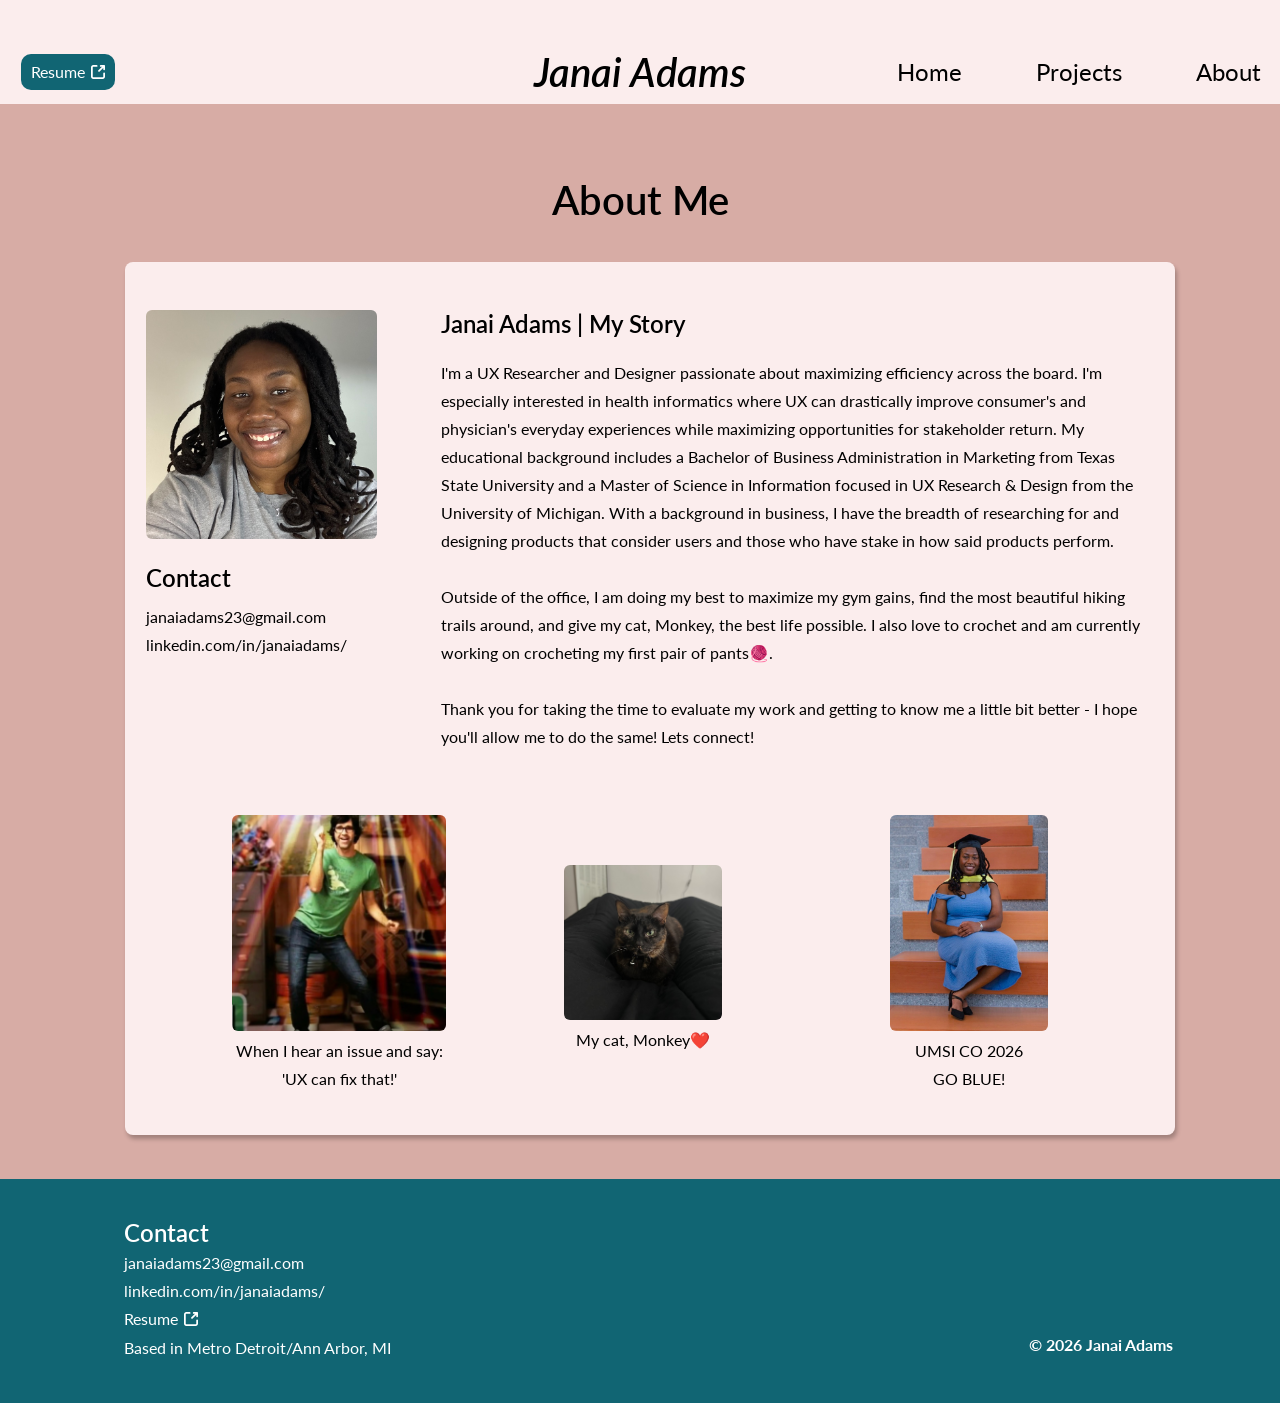
==== about.html @ 0285882c "Initial portfolio site" ====
<!DOCTYPE html>
<html lang="en">
<head>
<meta charset="UTF-8">
<meta name="viewport" content="width=device-width, initial-scale=1.0">
<title>About Me | Janai Adams</title>
<link rel="stylesheet" href="css/style.css">
</head>
<body>
<div class="figma-frame page-about">

  <header class="header">
    <p class="site-title">Janai Adams</p>
    <a class="resume-btn" href="assets/Overall%20Resume%20copy.pdf" target="_blank" rel="noopener">
      Resume
      <img src="assets/resume-icon.svg" alt="">
    </a>
    <nav class="nav">
      <a href="index.html">Home</a>
      <a href="projects.html">Projects</a>
      <a href="about.html">About</a>
    </nav>
  </header>

  <p class="page-heading">About Me</p>

  <section class="about-block">
    <img class="me-photo" src="assets/about-me-photo.jpg" alt="Janai Adams">
    <p class="about-heading">Janai Adams | My Story</p>
    <div class="about-bio">
      <p>I'm a UX Researcher and Designer passionate about maximizing efficiency across the board. I'm especially interested in health informatics where UX can drastically improve consumer's and physician's everyday experiences while maximizing opportunities for stakeholder return. My educational background includes a Bachelor of Business Administration in Marketing from Texas State University and a Master of Science in Information focused in UX Research &amp; Design from the University of Michigan. With a background in business, I have the breadth of researching for and designing products that consider users and those who have stake in how said products perform.</p>
      <p>Outside of the office, I am doing my best to maximize my gym gains, find the most beautiful hiking trails around, and give my cat, Monkey, the best life possible. I also love to crochet and am currently working on crocheting my first pair of pants🧶.</p>
      <p>Thank you for taking the time to evaluate my work and getting to know me a little bit better - I hope you'll allow me to do the same! Lets connect!</p>
    </div>

    <p class="contact-heading">Contact</p>
    <div class="contact-lines">
      <p><a class="email-link" href="mailto:janaiadams23@gmail.com">janaiadams23@gmail.com</a></p>
      <p><a class="linkedin-link" href="https://www.linkedin.com/in/janaiadams/" target="_blank" rel="noopener">linkedin.com/in/janaiadams/</a></p>
    </div>

    <figure class="figure meme">
      <img src="assets/meme.jpg" alt="Janai reacting energetically">
      <figcaption>When I hear an issue and say:<br>'UX can fix that!'</figcaption>
    </figure>

    <figure class="figure monkey">
      <img src="assets/monkey-cat.jpg" alt="Monkey the cat">
      <figcaption>My cat, Monkey❤️</figcaption>
    </figure>

    <figure class="figure grad">
      <img src="assets/grad-photo.jpg" alt="Janai at graduation">
      <figcaption>UMSI CO 2026<br>GO BLUE!</figcaption>
    </figure>
  </section>

  <footer class="footer">
    <p class="contact-heading">Contact</p>
    <div class="contact-lines">
      <p><a class="email-link" href="mailto:janaiadams23@gmail.com">janaiadams23@gmail.com</a></p>
      <p><a class="linkedin-link" href="https://www.linkedin.com/in/janaiadams/" target="_blank" rel="noopener">linkedin.com/in/janaiadams/</a></p>
      <p><a class="resume-line" href="assets/Overall%20Resume%20copy.pdf" target="_blank" rel="noopener">Resume <img src="assets/external-link-icon.svg" alt=""></a></p>
    </div>
    <p class="location">Based in Metro Detroit/Ann Arbor, MI</p>
    <p class="copyright">© 2026 Janai Adams</p>
  </footer>

</div>
</body>
</html>
---- css/style.css ----
@import url('https://fonts.googleapis.com/css2?family=Lato:ital,wght@0,400;0,600;0,700;1,300;1,600&display=swap');

* {
  box-sizing: border-box;
  margin: 0;
  padding: 0;
}

html, body {
  margin: 0;
  padding: 0;
}

body {
  font-family: 'Lato', sans-serif;
  background: #b98d86;
  color: #000;
}

a {
  color: inherit;
  text-decoration: none;
}

/* Fixed-width frame that mirrors the Figma canvas (1280px) exactly */
.figma-frame {
  position: relative;
  width: 1280px;
  margin: 0 auto;
  background: #d7aca5;
  overflow: hidden;
}

/* ---------- Header ---------- */
.header {
  position: absolute;
  top: 0;
  left: 0;
  width: 1280px;
  height: 104px;
  background: #fbeded;
  z-index: 10;
}

.header .site-title {
  position: absolute;
  left: 640px;
  top: 58px;
  transform: translateX(-50%);
  font-weight: 600;
  font-style: italic;
  font-size: 40px;
  line-height: 28px;
  white-space: nowrap;
  color: #000;
}

.header .nav {
  position: absolute;
  left: 897px;
  top: 58px;
  display: flex;
  gap: 74px;
  font-size: 24px;
  line-height: 28px;
  color: #000;
  white-space: nowrap;
}

.header .nav a:hover {
  text-decoration: underline;
}

.resume-btn {
  position: absolute;
  left: 21px;
  top: 54px;
  display: inline-flex;
  align-items: center;
  justify-content: center;
  gap: 6px;
  padding: 4px 10px;
  background: #116573;
  border-radius: 10px;
  color: #fff;
  font-size: 16px;
  line-height: 28px;
  white-space: nowrap;
  border: none;
  text-decoration: none;
  cursor: pointer;
}

.resume-btn img {
  width: 14px;
  height: 14px;
}

/* ---------- Footer ---------- */
.footer {
  position: absolute;
  left: 0;
  width: 1280px;
  height: 224px;
  background: #116573;
  color: #fff;
}

.footer .contact-heading {
  position: absolute;
  left: 124px;
  top: 40px;
  font-size: 24px;
  font-weight: 600;
  line-height: 28px;
  white-space: nowrap;
}

.footer .contact-lines {
  position: absolute;
  left: 124px;
  top: 70px;
  width: 322px;
  font-size: 16px;
  line-height: 28px;
}

.footer .contact-lines p {
  margin: 0;
}

.footer .contact-lines .resume-line {
  display: inline-flex;
  align-items: center;
  gap: 6px;
  color: inherit;
  text-decoration: none;
}

.footer .contact-lines .resume-line:hover {
  text-decoration: underline;
}

.linkedin-link,
.email-link {
  color: inherit;
  text-decoration: none;
}

.linkedin-link:hover,
.email-link:hover {
  text-decoration: underline;
}

.footer .contact-lines .resume-line img {
  width: 14px;
  height: 14px;
}

.footer .location {
  position: absolute;
  left: 124px;
  top: 155px;
  width: 273px;
  font-size: 16px;
  line-height: 28px;
}

.footer .copyright {
  position: absolute;
  left: 1029px;
  top: 156px;
  font-size: 16px;
  font-weight: 700;
  line-height: normal;
  white-space: nowrap;
}

/* ---------- Homepage ---------- */
.page-home {
  height: 1548px;
}

.page-home .footer {
  top: 1324px;
}

.intro-block {
  position: absolute;
  left: 210px;
  top: 184px;
  width: 860px;
  height: 325px;
  background: #fbeded;
  border-radius: 8px;
  box-shadow: 2px 4px 4px 0px rgba(0, 0, 0, 0.25);
}

.intro-block .photo {
  position: absolute;
  left: 21px;
  top: 48px;
  width: 231px;
  height: 229px;
  object-fit: cover;
  border-radius: 6px;
}

.intro-block .intro-heading {
  position: absolute;
  left: 292px;
  top: 59px;
  width: 547px;
  font-size: 24px;
  font-weight: 600;
  line-height: 28px;
  text-align: left;
}

.intro-block .intro-bio {
  position: absolute;
  left: 292px;
  top: 110px;
  width: 547px;
  font-size: 16px;
  line-height: 28px;
  text-align: left;
  white-space: pre-wrap;
}

.showcase-heading {
  position: absolute;
  left: 639px;
  top: 592px;
  transform: translateX(-50%);
  font-size: 24px;
  font-weight: 600;
  line-height: 28px;
  white-space: nowrap;
}

.project-card {
  position: absolute;
  left: 272px;
  width: 735px;
  height: 289px;
  background: #fbeded;
  border-radius: 8px;
  box-shadow: 2px 4px 4px 0px rgba(0, 0, 0, 0.25);
  display: block;
  color: inherit;
  text-decoration: none;
  transition: box-shadow 0.15s ease, transform 0.15s ease;
}

.project-card:hover,
.project-card:focus-visible {
  box-shadow: 2px 6px 10px 0px rgba(0, 0, 0, 0.3);
  transform: translateY(-2px);
}

.project-card.habitflow-card {
  top: 643px;
}

.project-card.i3-card {
  top: 983px;
}

.project-card .tag {
  position: absolute;
  top: 0;
  font-size: 14px;
  line-height: 28px;
  white-space: nowrap;
}

.habitflow-card .tag {
  left: 504px;
}

.i3-card .tag {
  left: 522px;
}

.habitflow-card .card-title {
  position: absolute;
  left: 41px;
  top: 25px;
  font-size: 22px;
  font-weight: 600;
  white-space: nowrap;
  text-align: left;
}

.habitflow-card .card-subtitle {
  position: absolute;
  left: 41px;
  top: 48px;
  font-size: 16px;
  font-style: italic;
  font-weight: 300;
  white-space: nowrap;
  text-align: left;
}

.habitflow-card .card-role {
  position: absolute;
  left: 41px;
  top: 76px;
  font-size: 16px;
  line-height: 28px;
  white-space: nowrap;
  text-align: left;
}

.habitflow-card .card-time {
  position: absolute;
  left: 41px;
  top: 104px;
  font-size: 16px;
  line-height: 28px;
  white-space: nowrap;
  text-align: left;
}

.habitflow-card .card-desc {
  position: absolute;
  left: 41px;
  top: 141px;
  width: 323px;
  font-size: 16px;
  line-height: 28px;
}

.habitflow-card .card-screens {
  position: absolute;
  left: 466px;
  top: 58px;
  width: 100px;
  height: 206px;
  border-radius: 4px;
  overflow: hidden;
}

.habitflow-card .card-screens.second {
  left: 593px;
}

.habitflow-card .card-screens img {
  width: 100%;
  height: 100%;
  object-fit: cover;
}

.i3-card .card-title {
  position: absolute;
  left: 41px;
  top: 39px;
  width: 653px;
  font-size: 22px;
  font-weight: 600;
  text-align: left;
  line-height: 28px;
}

.i3-card .card-role {
  position: absolute;
  left: 41px;
  top: 103px;
  font-size: 16px;
  line-height: 28px;
  white-space: nowrap;
  text-align: left;
}

.i3-card .card-time {
  position: absolute;
  left: 41px;
  top: 131px;
  font-size: 16px;
  line-height: 28px;
  white-space: nowrap;
  text-align: left;
}

.i3-card .card-desc {
  position: absolute;
  left: 41px;
  top: 167px;
  width: 653px;
  font-size: 16px;
  line-height: 28px;
  text-align: left;
}

/* ---------- Projects Page ---------- */
.page-projects {
  height: 2195px;
}

.page-projects .footer {
  top: 1971px;
}

.page-heading {
  position: absolute;
  left: 640px;
  top: 186px;
  transform: translateX(-50%);
  font-size: 40px;
  font-weight: 600;
  line-height: 28px;
  white-space: nowrap;
  text-align: center;
}

.poster-card {
  position: absolute;
  left: 105px;
  width: 1070px;
  border-radius: 8px;
  box-shadow: 2px 4px 4px 0px rgba(0, 0, 0, 0.25);
  overflow: hidden;
}

.poster-card.habitflow-poster {
  top: 282px;
  height: 804px;
}

.poster-card.habitflow-poster img {
  width: 100%;
  height: 100%;
  object-fit: cover;
}

.poster-card.i3-poster {
  top: 1195px;
  height: 667px;
  background: #fbeded;
}

.poster-card.i3-poster img {
  width: 100%;
  height: 100%;
  object-fit: contain;
}

/* ---------- About Page ---------- */
.page-about {
  height: 1403px;
}

.page-about .footer {
  top: 1179px;
}

.about-block {
  position: absolute;
  left: 125px;
  top: 262px;
  width: 1050px;
  height: 873px;
  background: #fbeded;
  border-radius: 8px;
  box-shadow: 2px 4px 4px 0px rgba(0, 0, 0, 0.25);
  overflow: hidden;
}

.about-block .me-photo {
  position: absolute;
  left: 21px;
  top: 48px;
  width: 231px;
  height: 229px;
  border-radius: 6px;
  object-fit: cover;
}

.about-block .about-heading {
  position: absolute;
  left: 316px;
  top: 48px;
  font-size: 24px;
  font-weight: 600;
  line-height: 28px;
  white-space: nowrap;
}

.about-block .about-bio {
  position: absolute;
  left: 316px;
  top: 97px;
  width: 713px;
  font-size: 16px;
  line-height: 28px;
}

.about-block .about-bio p {
  margin: 0 0 28px 0;
}

.about-block .about-bio p:last-child {
  margin-bottom: 0;
}

.about-block .contact-heading {
  position: absolute;
  left: 21px;
  top: 302px;
  font-size: 24px;
  font-weight: 600;
  line-height: 28px;
  white-space: nowrap;
}

.about-block .contact-lines {
  position: absolute;
  left: 21px;
  top: 341px;
  font-size: 16px;
  line-height: 28px;
  white-space: nowrap;
}

.about-block .contact-lines p {
  margin: 0;
}

.about-block .figure {
  position: absolute;
  text-align: center;
  font-size: 16px;
  line-height: 28px;
}

.about-block .figure img {
  display: block;
  border-radius: 6px;
}

.about-block .figure figcaption {
  margin-top: 6px;
}

.about-block .figure.monkey {
  left: 439px;
  top: 603px;
  width: 158px;
}

.about-block .figure.monkey img {
  width: 158px;
  height: 155px;
  object-fit: cover;
}

.about-block .figure.meme {
  left: 107px;
  top: 553px;
  width: 214px;
}

.about-block .figure.meme img {
  width: 214px;
  height: 216px;
  object-fit: cover;
}

.about-block .figure.grad {
  left: 765px;
  top: 553px;
  width: 158px;
}

.about-block .figure.grad img {
  width: 158px;
  height: 216px;
  object-fit: cover;
}
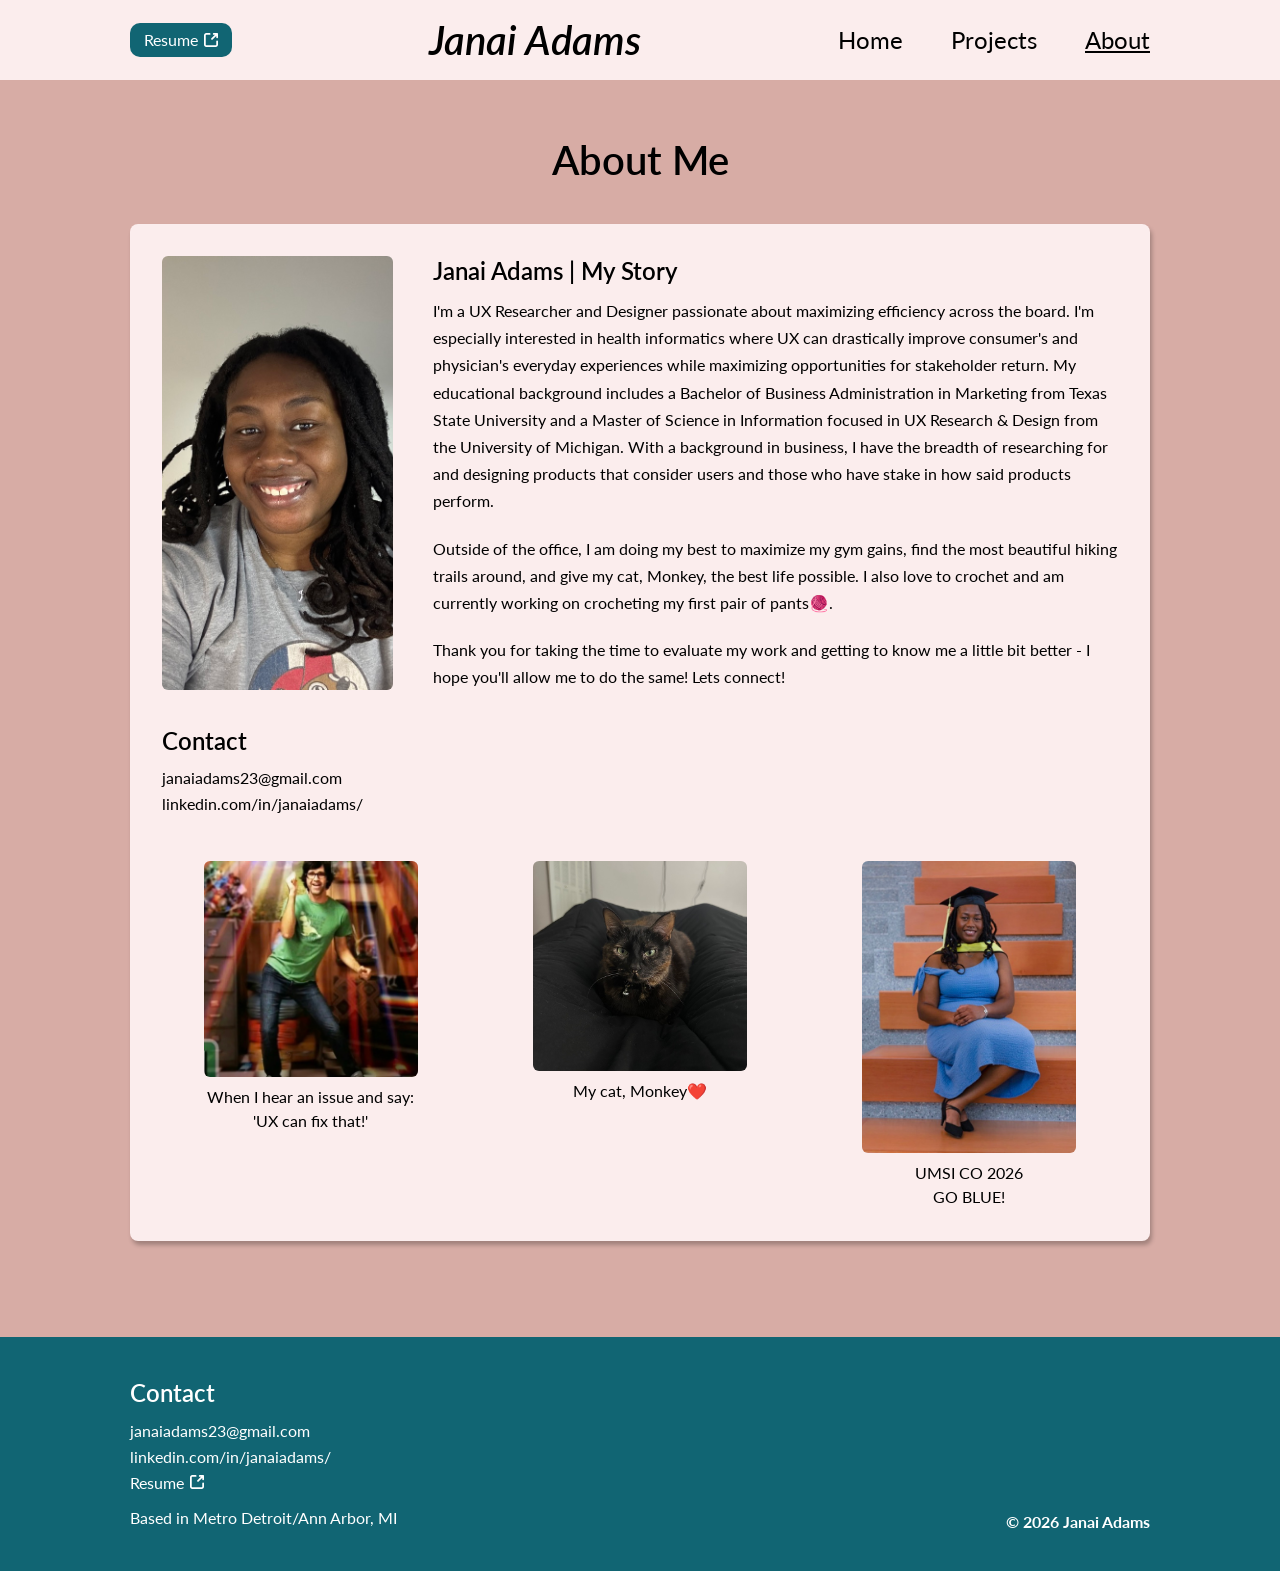
==== commit 714a673b: "Make site responsive across mobile, tablet, and desktop widths Replace fixed-1280px absolute positio" ====
--- a/about.html
+++ b/about.html
@@ -7,65 +7,81 @@
 <link rel="stylesheet" href="css/style.css">
 </head>
 <body>
-<div class="figma-frame page-about">
 
-  <header class="header">
-    <p class="site-title">Janai Adams</p>
+<header class="header">
+  <div class="header-inner">
     <a class="resume-btn" href="assets/Overall%20Resume%20copy.pdf" target="_blank" rel="noopener">
       Resume
       <img src="assets/resume-icon.svg" alt="">
     </a>
+    <p class="site-title">Janai Adams</p>
     <nav class="nav">
       <a href="index.html">Home</a>
       <a href="projects.html">Projects</a>
-      <a href="about.html">About</a>
+      <a href="about.html" class="active">About</a>
     </nav>
-  </header>
+  </div>
+</header>
+
+<main class="page-content page-about">
 
   <p class="page-heading">About Me</p>
 
   <section class="about-block">
-    <img class="me-photo" src="assets/about-me-photo.jpg" alt="Janai Adams">
-    <p class="about-heading">Janai Adams | My Story</p>
-    <div class="about-bio">
-      <p>I'm a UX Researcher and Designer passionate about maximizing efficiency across the board. I'm especially interested in health informatics where UX can drastically improve consumer's and physician's everyday experiences while maximizing opportunities for stakeholder return. My educational background includes a Bachelor of Business Administration in Marketing from Texas State University and a Master of Science in Information focused in UX Research &amp; Design from the University of Michigan. With a background in business, I have the breadth of researching for and designing products that consider users and those who have stake in how said products perform.</p>
-      <p>Outside of the office, I am doing my best to maximize my gym gains, find the most beautiful hiking trails around, and give my cat, Monkey, the best life possible. I also love to crochet and am currently working on crocheting my first pair of pants🧶.</p>
-      <p>Thank you for taking the time to evaluate my work and getting to know me a little bit better - I hope you'll allow me to do the same! Lets connect!</p>
+    <div class="about-top">
+      <img class="me-photo" src="assets/about-me-photo.jpg" alt="Janai Adams">
+      <div class="about-text">
+        <p class="about-heading">Janai Adams | My Story</p>
+        <div class="about-bio">
+          <p>I'm a UX Researcher and Designer passionate about maximizing efficiency across the board. I'm especially interested in health informatics where UX can drastically improve consumer's and physician's everyday experiences while maximizing opportunities for stakeholder return. My educational background includes a Bachelor of Business Administration in Marketing from Texas State University and a Master of Science in Information focused in UX Research &amp; Design from the University of Michigan. With a background in business, I have the breadth of researching for and designing products that consider users and those who have stake in how said products perform.</p>
+          <p>Outside of the office, I am doing my best to maximize my gym gains, find the most beautiful hiking trails around, and give my cat, Monkey, the best life possible. I also love to crochet and am currently working on crocheting my first pair of pants🧶.</p>
+          <p>Thank you for taking the time to evaluate my work and getting to know me a little bit better - I hope you'll allow me to do the same! Lets connect!</p>
+        </div>
+      </div>
     </div>
 
-    <p class="contact-heading">Contact</p>
-    <div class="contact-lines">
-      <p><a class="email-link" href="mailto:janaiadams23@gmail.com">janaiadams23@gmail.com</a></p>
-      <p><a class="linkedin-link" href="https://www.linkedin.com/in/janaiadams/" target="_blank" rel="noopener">linkedin.com/in/janaiadams/</a></p>
+    <div class="about-contact">
+      <p class="contact-heading">Contact</p>
+      <div class="contact-lines">
+        <p><a class="email-link" href="mailto:janaiadams23@gmail.com">janaiadams23@gmail.com</a></p>
+        <p><a class="linkedin-link" href="https://www.linkedin.com/in/janaiadams/" target="_blank" rel="noopener">linkedin.com/in/janaiadams/</a></p>
+      </div>
     </div>
 
-    <figure class="figure meme">
-      <img src="assets/meme.jpg" alt="Janai reacting energetically">
-      <figcaption>When I hear an issue and say:<br>'UX can fix that!'</figcaption>
-    </figure>
+    <div class="about-figures">
+      <figure class="figure meme">
+        <img src="assets/meme.jpg" alt="Janai reacting energetically">
+        <figcaption>When I hear an issue and say:<br>'UX can fix that!'</figcaption>
+      </figure>
 
-    <figure class="figure monkey">
-      <img src="assets/monkey-cat.jpg" alt="Monkey the cat">
-      <figcaption>My cat, Monkey❤️</figcaption>
-    </figure>
+      <figure class="figure monkey">
+        <img src="assets/monkey-cat.jpg" alt="Monkey the cat">
+        <figcaption>My cat, Monkey❤️</figcaption>
+      </figure>
 
-    <figure class="figure grad">
-      <img src="assets/grad-photo.jpg" alt="Janai at graduation">
-      <figcaption>UMSI CO 2026<br>GO BLUE!</figcaption>
-    </figure>
+      <figure class="figure grad">
+        <img src="assets/grad-photo.jpg" alt="Janai at graduation">
+        <figcaption>UMSI CO 2026<br>GO BLUE!</figcaption>
+      </figure>
+    </div>
   </section>
 
-  <footer class="footer">
-    <p class="contact-heading">Contact</p>
-    <div class="contact-lines">
-      <p><a class="email-link" href="mailto:janaiadams23@gmail.com">janaiadams23@gmail.com</a></p>
-      <p><a class="linkedin-link" href="https://www.linkedin.com/in/janaiadams/" target="_blank" rel="noopener">linkedin.com/in/janaiadams/</a></p>
-      <p><a class="resume-line" href="assets/Overall%20Resume%20copy.pdf" target="_blank" rel="noopener">Resume <img src="assets/external-link-icon.svg" alt=""></a></p>
+</main>
+
+<footer class="footer">
+  <div class="footer-inner">
+    <div class="footer-contact">
+      <p class="contact-heading">Contact</p>
+      <div class="contact-lines">
+        <p><a class="email-link" href="mailto:janaiadams23@gmail.com">janaiadams23@gmail.com</a></p>
+        <p><a class="linkedin-link" href="https://www.linkedin.com/in/janaiadams/" target="_blank" rel="noopener">linkedin.com/in/janaiadams/</a></p>
+        <p><a class="resume-line" href="assets/Overall%20Resume%20copy.pdf" target="_blank" rel="noopener">Resume <img src="assets/external-link-icon.svg" alt=""></a></p>
+      </div>
+      <p class="location">Based in Metro Detroit/Ann Arbor, MI</p>
     </div>
-    <p class="location">Based in Metro Detroit/Ann Arbor, MI</p>
     <p class="copyright">© 2026 Janai Adams</p>
-  </footer>
+  </div>
+</footer>
 
-</div>
 </body>
 </html>
--- a/css/style.css
+++ b/css/style.css
@@ -6,15 +6,15 @@
   padding: 0;
 }
 
-html, body {
-  margin: 0;
-  padding: 0;
+html {
+  -webkit-text-size-adjust: 100%;
 }
 
 body {
   font-family: 'Lato', sans-serif;
-  background: #b98d86;
+  background: #d7aca5;
   color: #000;
+  overflow-x: hidden;
 }
 
 a {
@@ -22,69 +22,72 @@
   text-decoration: none;
 }
 
-/* Fixed-width frame that mirrors the Figma canvas (1280px) exactly */
-.figma-frame {
-  position: relative;
-  width: 1280px;
-  margin: 0 auto;
-  background: #d7aca5;
-  overflow: hidden;
+img {
+  max-width: 100%;
+  display: block;
+}
+
+.page-content {
+  max-width: 1100px;
+  margin: 0 auto;
+  padding: clamp(24px, 5vw, 56px) clamp(16px, 4vw, 40px) clamp(48px, 8vw, 96px);
 }
 
 /* ---------- Header ---------- */
 .header {
-  position: absolute;
-  top: 0;
-  left: 0;
-  width: 1280px;
-  height: 104px;
   background: #fbeded;
-  z-index: 10;
-}
-
-.header .site-title {
-  position: absolute;
-  left: 640px;
-  top: 58px;
-  transform: translateX(-50%);
+}
+
+.header-inner {
+  max-width: 1100px;
+  margin: 0 auto;
+  padding: 16px clamp(16px, 4vw, 40px);
+  display: flex;
+  align-items: center;
+  justify-content: space-between;
+  flex-wrap: wrap;
+  gap: 12px 24px;
+}
+
+.site-title {
+  order: 0;
+  flex: 1 1 auto;
+  text-align: center;
   font-weight: 600;
   font-style: italic;
-  font-size: 40px;
-  line-height: 28px;
+  font-size: clamp(24px, 4vw, 40px);
+  line-height: 1.2;
+  color: #000;
   white-space: nowrap;
-  color: #000;
-}
-
-.header .nav {
-  position: absolute;
-  left: 897px;
-  top: 58px;
-  display: flex;
-  gap: 74px;
-  font-size: 24px;
+}
+
+.nav {
+  order: 1;
+  display: flex;
+  gap: clamp(20px, 4vw, 48px);
+  font-size: clamp(16px, 2vw, 24px);
   line-height: 28px;
   color: #000;
-  white-space: nowrap;
-}
-
-.header .nav a:hover {
+  flex-wrap: wrap;
+}
+
+.nav a:hover,
+.nav a.active {
   text-decoration: underline;
 }
 
 .resume-btn {
-  position: absolute;
-  left: 21px;
-  top: 54px;
+  order: -1;
   display: inline-flex;
   align-items: center;
   justify-content: center;
   gap: 6px;
-  padding: 4px 10px;
+  padding: 6px 14px;
   background: #116573;
   border-radius: 10px;
   color: #fff;
   font-size: 16px;
-  line-height: 28px;
+  line-height: 1.4;
   white-space: nowrap;
   border: none;
   text-decoration: none;
@@ -98,31 +101,36 @@
 
 /* ---------- Footer ---------- */
 .footer {
-  position: absolute;
-  left: 0;
-  width: 1280px;
-  height: 224px;
   background: #116573;
   color: #fff;
 }
 
+.footer-inner {
+  max-width: 1100px;
+  margin: 0 auto;
+  padding: clamp(24px, 5vw, 40px) clamp(16px, 4vw, 40px);
+  display: flex;
+  justify-content: space-between;
+  align-items: flex-end;
+  flex-wrap: wrap;
+  gap: 24px;
+}
+
+.footer-contact {
+  display: flex;
+  flex-direction: column;
+  gap: 10px;
+}
+
 .footer .contact-heading {
-  position: absolute;
-  left: 124px;
-  top: 40px;
   font-size: 24px;
   font-weight: 600;
-  line-height: 28px;
-  white-space: nowrap;
+  line-height: 1.3;
 }
 
 .footer .contact-lines {
-  position: absolute;
-  left: 124px;
-  top: 70px;
-  width: 322px;
-  font-size: 16px;
-  line-height: 28px;
+  font-size: 16px;
+  line-height: 1.6;
 }
 
 .footer .contact-lines p {
@@ -141,6 +149,22 @@
   text-decoration: underline;
 }
 
+.footer .contact-lines .resume-line img {
+  width: 14px;
+  height: 14px;
+}
+
+.footer .location {
+  font-size: 16px;
+  line-height: 1.6;
+}
+
+.footer .copyright {
+  font-size: 16px;
+  font-weight: 700;
+  white-space: nowrap;
+}
+
 .linkedin-link,
 .email-link {
   color: inherit;
@@ -152,105 +176,79 @@
   text-decoration: underline;
 }
 
-.footer .contact-lines .resume-line img {
-  width: 14px;
-  height: 14px;
-}
-
-.footer .location {
-  position: absolute;
-  left: 124px;
-  top: 155px;
-  width: 273px;
-  font-size: 16px;
-  line-height: 28px;
-}
-
-.footer .copyright {
-  position: absolute;
-  left: 1029px;
-  top: 156px;
-  font-size: 16px;
-  font-weight: 700;
-  line-height: normal;
-  white-space: nowrap;
+@media (max-width: 640px) {
+  .header-inner {
+    justify-content: center;
+    text-align: center;
+  }
+
+  .site-title {
+    order: -1;
+    flex-basis: 100%;
+  }
+
+  .footer-inner {
+    flex-direction: column;
+    align-items: flex-start;
+  }
 }
 
 /* ---------- Homepage ---------- */
-.page-home {
-  height: 1548px;
-}
-
-.page-home .footer {
-  top: 1324px;
-}
-
 .intro-block {
-  position: absolute;
-  left: 210px;
-  top: 184px;
-  width: 860px;
-  height: 325px;
+  display: flex;
+  gap: clamp(20px, 4vw, 40px);
+  flex-wrap: wrap;
+  padding: clamp(20px, 4vw, 32px);
   background: #fbeded;
   border-radius: 8px;
   box-shadow: 2px 4px 4px 0px rgba(0, 0, 0, 0.25);
 }
 
 .intro-block .photo {
-  position: absolute;
-  left: 21px;
-  top: 48px;
+  flex: 0 0 auto;
   width: 231px;
-  height: 229px;
+  max-width: 100%;
+  aspect-ratio: 231 / 229;
   object-fit: cover;
   border-radius: 6px;
-}
-
-.intro-block .intro-heading {
-  position: absolute;
-  left: 292px;
-  top: 59px;
-  width: 547px;
-  font-size: 24px;
-  font-weight: 600;
-  line-height: 28px;
-  text-align: left;
-}
-
-.intro-block .intro-bio {
-  position: absolute;
-  left: 292px;
-  top: 110px;
-  width: 547px;
-  font-size: 16px;
-  line-height: 28px;
-  text-align: left;
-  white-space: pre-wrap;
+  margin: 0 auto;
+}
+
+.intro-text {
+  flex: 1 1 320px;
+}
+
+.intro-heading {
+  font-size: clamp(20px, 2.5vw, 24px);
+  font-weight: 600;
+  line-height: 1.4;
+  margin-bottom: 12px;
+}
+
+.intro-bio {
+  font-size: 16px;
+  line-height: 1.7;
 }
 
 .showcase-heading {
-  position: absolute;
-  left: 639px;
-  top: 592px;
-  transform: translateX(-50%);
-  font-size: 24px;
-  font-weight: 600;
-  line-height: 28px;
-  white-space: nowrap;
+  text-align: center;
+  font-size: clamp(20px, 3vw, 24px);
+  font-weight: 600;
+  margin: clamp(32px, 6vw, 56px) 0 clamp(20px, 4vw, 32px);
 }
 
 .project-card {
-  position: absolute;
-  left: 272px;
-  width: 735px;
-  height: 289px;
+  display: flex;
+  flex-direction: column;
+  gap: 12px;
+  padding: clamp(18px, 3vw, 28px);
   background: #fbeded;
   border-radius: 8px;
   box-shadow: 2px 4px 4px 0px rgba(0, 0, 0, 0.25);
-  display: block;
   color: inherit;
   text-decoration: none;
   transition: box-shadow 0.15s ease, transform 0.15s ease;
+  margin-bottom: clamp(20px, 4vw, 32px);
 }
 
 .project-card:hover,
@@ -259,323 +257,195 @@
   transform: translateY(-2px);
 }
 
-.project-card.habitflow-card {
-  top: 643px;
-}
-
-.project-card.i3-card {
-  top: 983px;
-}
-
 .project-card .tag {
-  position: absolute;
-  top: 0;
+  align-self: flex-end;
   font-size: 14px;
-  line-height: 28px;
-  white-space: nowrap;
-}
-
-.habitflow-card .tag {
-  left: 504px;
-}
-
-.i3-card .tag {
-  left: 522px;
-}
-
-.habitflow-card .card-title {
-  position: absolute;
-  left: 41px;
-  top: 25px;
+  color: #333;
+}
+
+.card-body {
+  display: flex;
+  gap: clamp(16px, 3vw, 32px);
+  flex-wrap: wrap;
+  justify-content: space-between;
+}
+
+.card-text {
+  flex: 1 1 280px;
+}
+
+.card-title {
   font-size: 22px;
   font-weight: 600;
-  white-space: nowrap;
-  text-align: left;
-}
-
-.habitflow-card .card-subtitle {
-  position: absolute;
-  left: 41px;
-  top: 48px;
+  margin-bottom: 4px;
+}
+
+.card-subtitle {
   font-size: 16px;
   font-style: italic;
   font-weight: 300;
-  white-space: nowrap;
-  text-align: left;
-}
-
-.habitflow-card .card-role {
-  position: absolute;
-  left: 41px;
-  top: 76px;
-  font-size: 16px;
-  line-height: 28px;
-  white-space: nowrap;
-  text-align: left;
-}
-
-.habitflow-card .card-time {
-  position: absolute;
-  left: 41px;
-  top: 104px;
-  font-size: 16px;
-  line-height: 28px;
-  white-space: nowrap;
-  text-align: left;
-}
-
-.habitflow-card .card-desc {
-  position: absolute;
-  left: 41px;
-  top: 141px;
-  width: 323px;
-  font-size: 16px;
-  line-height: 28px;
-}
-
-.habitflow-card .card-screens {
-  position: absolute;
-  left: 466px;
-  top: 58px;
+  margin-bottom: 12px;
+}
+
+.card-role,
+.card-time {
+  font-size: 16px;
+  line-height: 1.6;
+}
+
+.card-desc {
+  font-size: 16px;
+  line-height: 1.6;
+  margin-top: 12px;
+}
+
+.i3-card .card-title {
+  margin-top: 4px;
+  margin-bottom: 12px;
+  line-height: 1.4;
+}
+
+.card-screens-group {
+  display: flex;
+  gap: 12px;
+  flex: 0 0 auto;
+  margin: 0 auto;
+}
+
+.card-screens {
   width: 100px;
-  height: 206px;
-  border-radius: 4px;
+  aspect-ratio: 100 / 206;
+  border-radius: 8px;
   overflow: hidden;
-}
-
-.habitflow-card .card-screens.second {
-  left: 593px;
-}
-
-.habitflow-card .card-screens img {
+  flex: 0 0 auto;
+}
+
+.card-screens img {
   width: 100%;
   height: 100%;
   object-fit: cover;
 }
 
-.i3-card .card-title {
-  position: absolute;
-  left: 41px;
-  top: 39px;
-  width: 653px;
-  font-size: 22px;
-  font-weight: 600;
-  text-align: left;
-  line-height: 28px;
-}
-
-.i3-card .card-role {
-  position: absolute;
-  left: 41px;
-  top: 103px;
-  font-size: 16px;
-  line-height: 28px;
-  white-space: nowrap;
-  text-align: left;
-}
-
-.i3-card .card-time {
-  position: absolute;
-  left: 41px;
-  top: 131px;
-  font-size: 16px;
-  line-height: 28px;
-  white-space: nowrap;
-  text-align: left;
-}
-
-.i3-card .card-desc {
-  position: absolute;
-  left: 41px;
-  top: 167px;
-  width: 653px;
-  font-size: 16px;
-  line-height: 28px;
-  text-align: left;
-}
-
 /* ---------- Projects Page ---------- */
-.page-projects {
-  height: 2195px;
-}
-
-.page-projects .footer {
-  top: 1971px;
-}
-
 .page-heading {
-  position: absolute;
-  left: 640px;
-  top: 186px;
-  transform: translateX(-50%);
-  font-size: 40px;
-  font-weight: 600;
-  line-height: 28px;
-  white-space: nowrap;
   text-align: center;
+  font-size: clamp(28px, 5vw, 40px);
+  font-weight: 600;
+  margin-bottom: clamp(24px, 5vw, 40px);
 }
 
 .poster-card {
-  position: absolute;
-  left: 105px;
-  width: 1070px;
   border-radius: 8px;
   box-shadow: 2px 4px 4px 0px rgba(0, 0, 0, 0.25);
   overflow: hidden;
-}
-
-.poster-card.habitflow-poster {
-  top: 282px;
-  height: 804px;
-}
-
-.poster-card.habitflow-poster img {
+  margin-bottom: clamp(24px, 5vw, 40px);
+}
+
+.poster-card img {
   width: 100%;
-  height: 100%;
-  object-fit: cover;
+  height: auto;
 }
 
 .poster-card.i3-poster {
-  top: 1195px;
-  height: 667px;
   background: #fbeded;
-}
-
-.poster-card.i3-poster img {
-  width: 100%;
-  height: 100%;
-  object-fit: contain;
+  padding: clamp(8px, 2vw, 16px);
 }
 
 /* ---------- About Page ---------- */
-.page-about {
-  height: 1403px;
-}
-
-.page-about .footer {
-  top: 1179px;
-}
-
 .about-block {
-  position: absolute;
-  left: 125px;
-  top: 262px;
-  width: 1050px;
-  height: 873px;
   background: #fbeded;
   border-radius: 8px;
   box-shadow: 2px 4px 4px 0px rgba(0, 0, 0, 0.25);
-  overflow: hidden;
-}
-
-.about-block .me-photo {
-  position: absolute;
-  left: 21px;
-  top: 48px;
+  padding: clamp(20px, 4vw, 32px);
+}
+
+.about-top {
+  display: flex;
+  gap: clamp(20px, 4vw, 40px);
+  flex-wrap: wrap;
+}
+
+.about-top .me-photo {
+  flex: 0 0 auto;
   width: 231px;
-  height: 229px;
+  max-width: 100%;
+  aspect-ratio: 231 / 229;
+  object-fit: cover;
+  border-radius: 6px;
+  margin: 0 auto;
+}
+
+.about-text {
+  flex: 1 1 320px;
+}
+
+.about-heading {
+  font-size: 24px;
+  font-weight: 600;
+  margin-bottom: 12px;
+}
+
+.about-bio {
+  font-size: 16px;
+  line-height: 1.7;
+}
+
+.about-bio p {
+  margin: 0 0 20px 0;
+}
+
+.about-bio p:last-child {
+  margin-bottom: 0;
+}
+
+.about-contact {
+  margin-top: clamp(24px, 4vw, 36px);
+}
+
+.about-contact .contact-heading {
+  font-size: 24px;
+  font-weight: 600;
+  margin-bottom: 10px;
+}
+
+.about-contact .contact-lines {
+  font-size: 16px;
+  line-height: 1.6;
+}
+
+.about-figures {
+  display: grid;
+  grid-template-columns: repeat(auto-fit, minmax(140px, 1fr));
+  gap: clamp(20px, 4vw, 32px);
+  margin-top: clamp(28px, 5vw, 44px);
+}
+
+.about-figures .figure {
+  text-align: center;
+  font-size: 16px;
+  line-height: 1.5;
+}
+
+.about-figures .figure img {
+  width: 100%;
+  max-width: 214px;
+  margin: 0 auto;
   border-radius: 6px;
   object-fit: cover;
 }
 
-.about-block .about-heading {
-  position: absolute;
-  left: 316px;
-  top: 48px;
-  font-size: 24px;
-  font-weight: 600;
-  line-height: 28px;
-  white-space: nowrap;
-}
-
-.about-block .about-bio {
-  position: absolute;
-  left: 316px;
-  top: 97px;
-  width: 713px;
-  font-size: 16px;
-  line-height: 28px;
-}
-
-.about-block .about-bio p {
-  margin: 0 0 28px 0;
-}
-
-.about-block .about-bio p:last-child {
-  margin-bottom: 0;
-}
-
-.about-block .contact-heading {
-  position: absolute;
-  left: 21px;
-  top: 302px;
-  font-size: 24px;
-  font-weight: 600;
-  line-height: 28px;
-  white-space: nowrap;
-}
-
-.about-block .contact-lines {
-  position: absolute;
-  left: 21px;
-  top: 341px;
-  font-size: 16px;
-  line-height: 28px;
-  white-space: nowrap;
-}
-
-.about-block .contact-lines p {
-  margin: 0;
-}
-
-.about-block .figure {
-  position: absolute;
-  text-align: center;
-  font-size: 16px;
-  line-height: 28px;
-}
-
-.about-block .figure img {
-  display: block;
-  border-radius: 6px;
-}
-
-.about-block .figure figcaption {
-  margin-top: 6px;
-}
-
-.about-block .figure.monkey {
-  left: 439px;
-  top: 603px;
-  width: 158px;
-}
-
-.about-block .figure.monkey img {
-  width: 158px;
-  height: 155px;
-  object-fit: cover;
-}
-
-.about-block .figure.meme {
-  left: 107px;
-  top: 553px;
-  width: 214px;
-}
-
-.about-block .figure.meme img {
-  width: 214px;
-  height: 216px;
-  object-fit: cover;
-}
-
-.about-block .figure.grad {
-  left: 765px;
-  top: 553px;
-  width: 158px;
-}
-
-.about-block .figure.grad img {
-  width: 158px;
-  height: 216px;
-  object-fit: cover;
-}
+.figure.meme img {
+  aspect-ratio: 214 / 216;
+}
+
+.figure.monkey img {
+  aspect-ratio: 158 / 155;
+}
+
+.figure.grad img {
+  aspect-ratio: 158 / 216;
+}
+
+.about-figures .figure figcaption {
+  margin-top: 8px;
+}
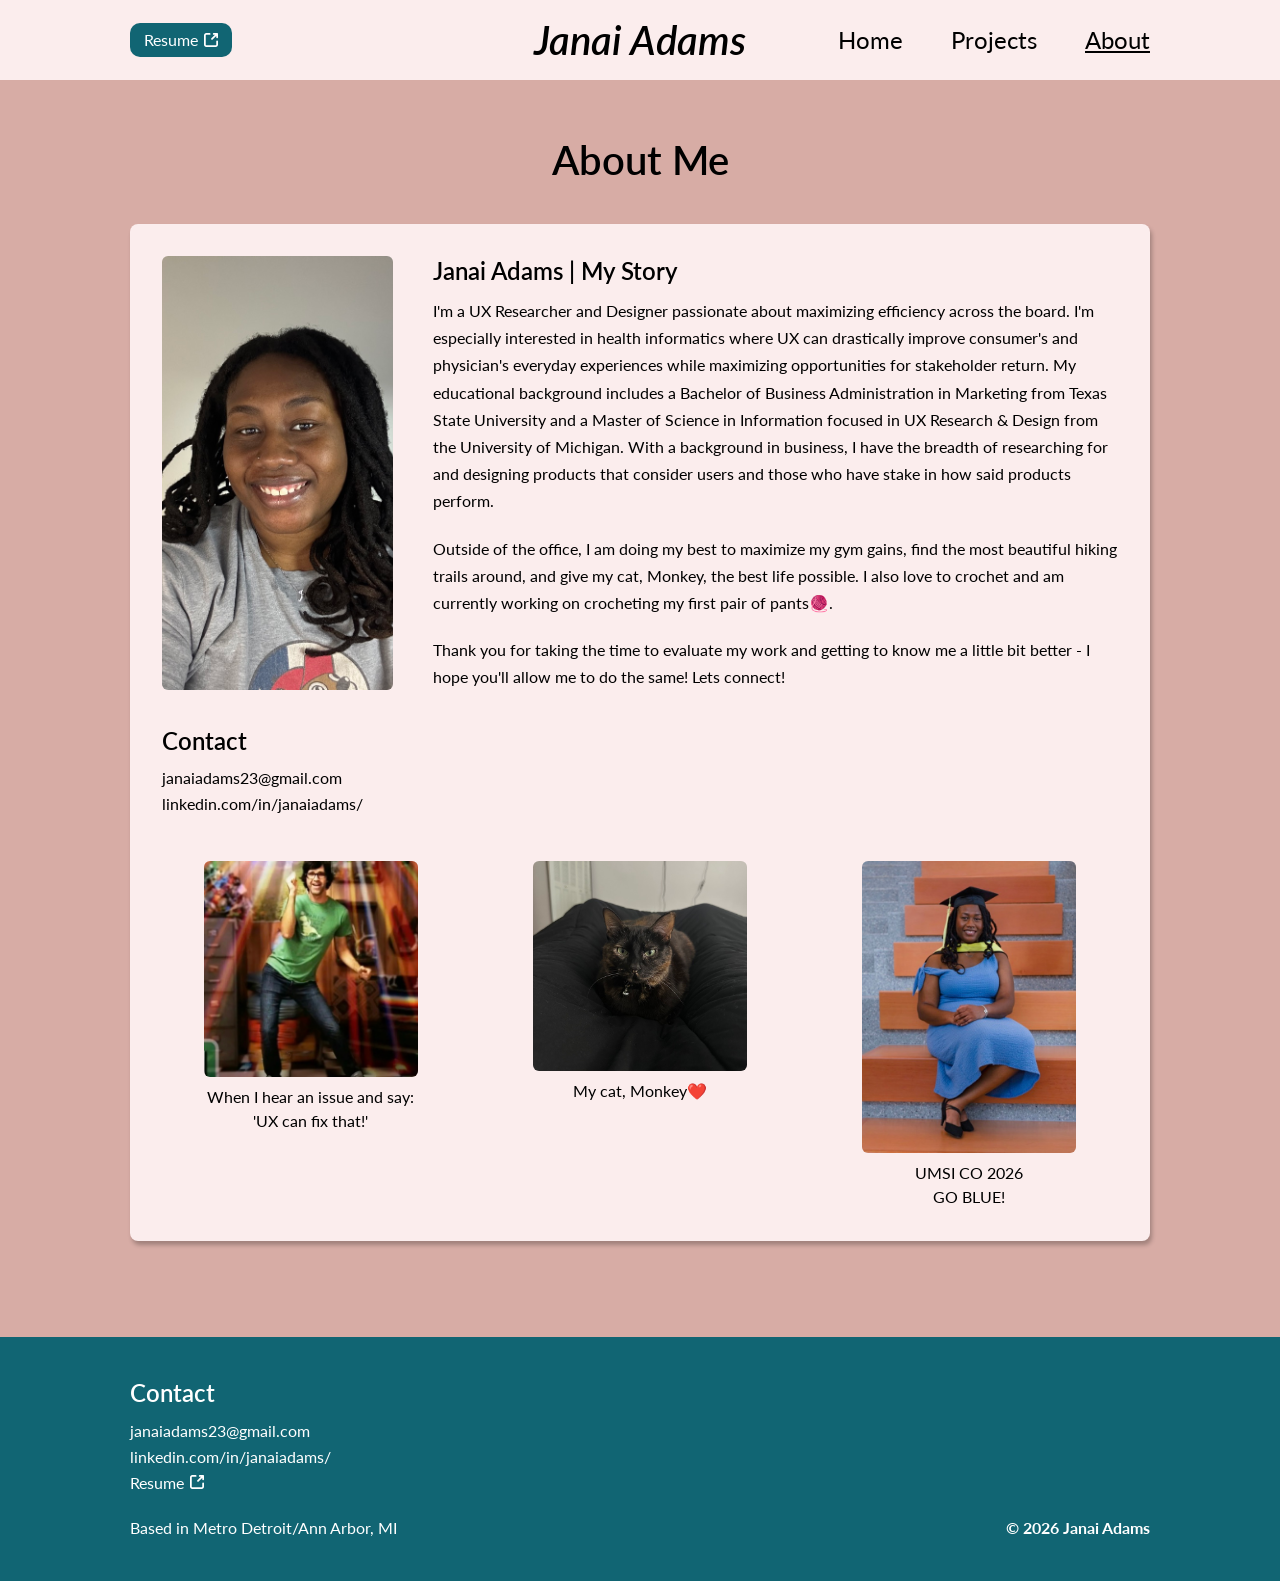
==== commit 8bbf7b14: "Center header title and align footer location with copyright Switch header to a 3-column grid so the" ====
--- a/about.html
+++ b/about.html
@@ -70,16 +70,18 @@
 
 <footer class="footer">
   <div class="footer-inner">
-    <div class="footer-contact">
+    <div class="footer-top">
       <p class="contact-heading">Contact</p>
       <div class="contact-lines">
         <p><a class="email-link" href="mailto:janaiadams23@gmail.com">janaiadams23@gmail.com</a></p>
         <p><a class="linkedin-link" href="https://www.linkedin.com/in/janaiadams/" target="_blank" rel="noopener">linkedin.com/in/janaiadams/</a></p>
         <p><a class="resume-line" href="assets/Overall%20Resume%20copy.pdf" target="_blank" rel="noopener">Resume <img src="assets/external-link-icon.svg" alt=""></a></p>
       </div>
+    </div>
+    <div class="footer-bottom">
       <p class="location">Based in Metro Detroit/Ann Arbor, MI</p>
+      <p class="copyright">© 2026 Janai Adams</p>
     </div>
-    <p class="copyright">© 2026 Janai Adams</p>
   </div>
 </footer>
 
--- a/css/style.css
+++ b/css/style.css
@@ -42,16 +42,14 @@
   max-width: 1100px;
   margin: 0 auto;
   padding: 16px clamp(16px, 4vw, 40px);
-  display: flex;
+  display: grid;
+  grid-template-columns: 1fr auto 1fr;
   align-items: center;
-  justify-content: space-between;
-  flex-wrap: wrap;
   gap: 12px 24px;
 }
 
 .site-title {
-  order: 0;
-  flex: 1 1 auto;
+  justify-self: center;
   text-align: center;
   font-weight: 600;
   font-style: italic;
@@ -62,7 +60,7 @@
 }
 
 .nav {
-  order: 1;
+  justify-self: end;
   display: flex;
   gap: clamp(20px, 4vw, 48px);
   font-size: clamp(16px, 2vw, 24px);
@@ -77,7 +75,7 @@
 }
 
 .resume-btn {
-  order: -1;
+  justify-self: start;
   display: inline-flex;
   align-items: center;
   justify-content: center;
@@ -110,16 +108,22 @@
   margin: 0 auto;
   padding: clamp(24px, 5vw, 40px) clamp(16px, 4vw, 40px);
   display: flex;
-  justify-content: space-between;
-  align-items: flex-end;
-  flex-wrap: wrap;
-  gap: 24px;
-}
-
-.footer-contact {
+  flex-direction: column;
+  gap: 20px;
+}
+
+.footer-top {
   display: flex;
   flex-direction: column;
   gap: 10px;
+}
+
+.footer-bottom {
+  display: flex;
+  justify-content: space-between;
+  align-items: baseline;
+  flex-wrap: wrap;
+  gap: 8px 24px;
 }
 
 .footer .contact-heading {
@@ -178,18 +182,27 @@
 
 @media (max-width: 640px) {
   .header-inner {
-    justify-content: center;
-    text-align: center;
+    grid-template-columns: 1fr;
+    justify-items: center;
   }
 
+  .resume-btn {
+    grid-row: 1;
+  }
+
   .site-title {
-    order: -1;
-    flex-basis: 100%;
+    grid-row: 2;
   }
 
-  .footer-inner {
+  .nav {
+    grid-row: 3;
+    justify-self: center;
+  }
+
+  .footer-bottom {
     flex-direction: column;
     align-items: flex-start;
+    gap: 4px;
   }
 }
 
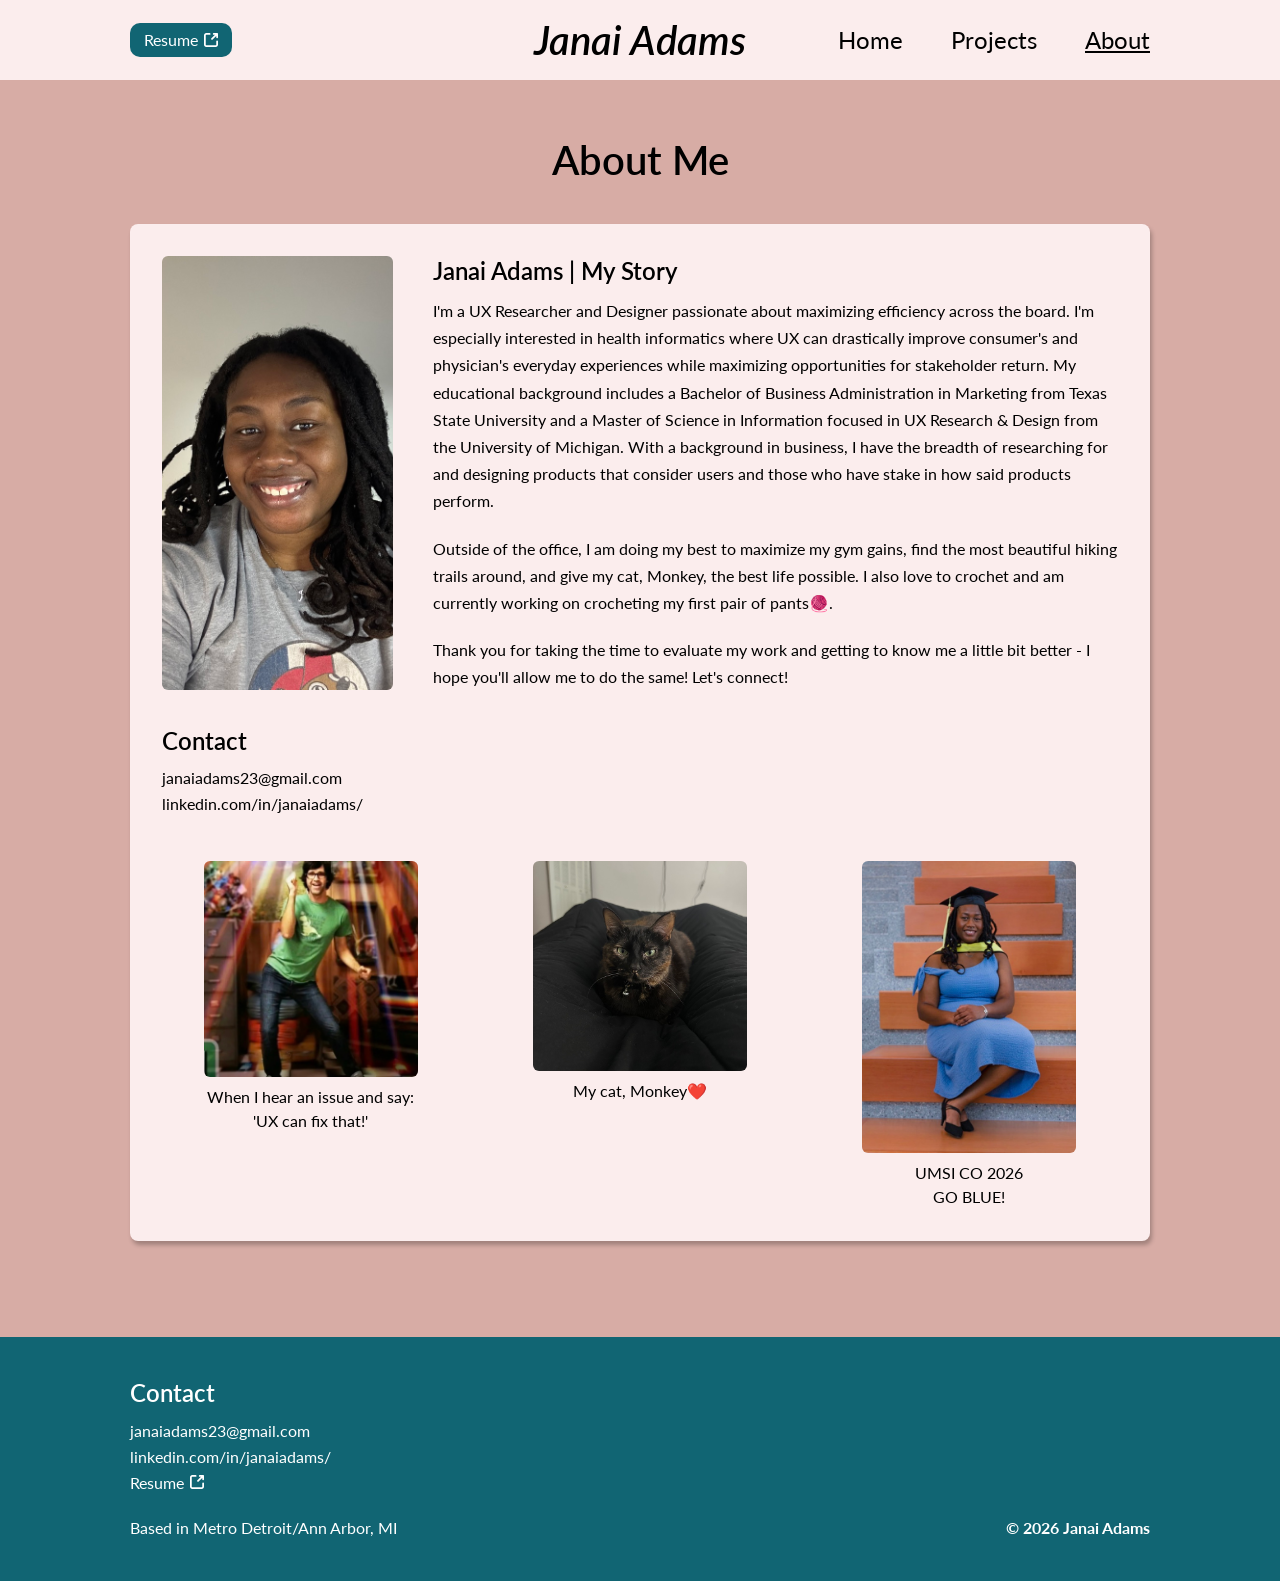
==== commit 5320f9c1: "Rebuild i3 case study page to match updated Figma design - Expand i3 case study into full 6-section " ====
--- a/about.html
+++ b/about.html
@@ -10,7 +10,7 @@
 
 <header class="header">
   <div class="header-inner">
-    <a class="resume-btn" href="assets/Overall%20Resume%20copy.pdf" target="_blank" rel="noopener">
+    <a class="resume-btn" href="assets/Janai_Adams_Resume.pdf" target="_blank" rel="noopener">
       Resume
       <img src="assets/resume-icon.svg" alt="">
     </a>
@@ -35,7 +35,7 @@
         <div class="about-bio">
           <p>I'm a UX Researcher and Designer passionate about maximizing efficiency across the board. I'm especially interested in health informatics where UX can drastically improve consumer's and physician's everyday experiences while maximizing opportunities for stakeholder return. My educational background includes a Bachelor of Business Administration in Marketing from Texas State University and a Master of Science in Information focused in UX Research &amp; Design from the University of Michigan. With a background in business, I have the breadth of researching for and designing products that consider users and those who have stake in how said products perform.</p>
           <p>Outside of the office, I am doing my best to maximize my gym gains, find the most beautiful hiking trails around, and give my cat, Monkey, the best life possible. I also love to crochet and am currently working on crocheting my first pair of pants🧶.</p>
-          <p>Thank you for taking the time to evaluate my work and getting to know me a little bit better - I hope you'll allow me to do the same! Lets connect!</p>
+          <p>Thank you for taking the time to evaluate my work and getting to know me a little bit better - I hope you'll allow me to do the same! Let's connect!</p>
         </div>
       </div>
     </div>
@@ -75,7 +75,7 @@
       <div class="contact-lines">
         <p><a class="email-link" href="mailto:janaiadams23@gmail.com">janaiadams23@gmail.com</a></p>
         <p><a class="linkedin-link" href="https://www.linkedin.com/in/janaiadams/" target="_blank" rel="noopener">linkedin.com/in/janaiadams/</a></p>
-        <p><a class="resume-line" href="assets/Overall%20Resume%20copy.pdf" target="_blank" rel="noopener">Resume <img src="assets/external-link-icon.svg" alt=""></a></p>
+        <p><a class="resume-line" href="assets/Janai_Adams_Resume.pdf" target="_blank" rel="noopener">Resume <img src="assets/external-link-icon.svg" alt=""></a></p>
       </div>
     </div>
     <div class="footer-bottom">
--- a/css/style.css
+++ b/css/style.css
@@ -207,14 +207,27 @@
 }
 
 /* ---------- Homepage ---------- */
+.page-home {
+  padding-top: 0;
+}
+
 .intro-block {
+  background: #fbeded;
+  border-top: 1.25px solid #000;
+  border-radius: 0 0 8px 8px;
+  box-shadow: 2px 4px 4px 0px rgba(0, 0, 0, 0.25);
+  width: 100vw;
+  margin-left: calc(50% - 50vw);
+  margin-right: calc(50% - 50vw);
+}
+
+.intro-block-inner {
   display: flex;
   gap: clamp(20px, 4vw, 40px);
   flex-wrap: wrap;
-  padding: clamp(20px, 4vw, 32px);
-  background: #fbeded;
-  border-radius: 8px;
-  box-shadow: 2px 4px 4px 0px rgba(0, 0, 0, 0.25);
+  max-width: 1100px;
+  margin: 0 auto;
+  padding: clamp(32px, 5vw, 44px) clamp(16px, 4vw, 40px);
 }
 
 .intro-block .photo {
@@ -225,29 +238,45 @@
   object-fit: cover;
   border-radius: 6px;
   margin: 0 auto;
+  margin-left: 90px;
 }
 
 .intro-text {
   flex: 1 1 320px;
+  text-align: center;
 }
 
 .intro-heading {
   font-size: clamp(20px, 2.5vw, 24px);
   font-weight: 600;
   line-height: 1.4;
-  margin-bottom: 12px;
+  margin: 0 auto 12px;
+  max-width: 440px;
+  width: fit-content;
 }
 
 .intro-bio {
   font-size: 16px;
   line-height: 1.7;
+  max-width: 440px;
+  margin: 0 auto;
+}
+
+.showcase-band {
+  background: #fbeded;
+  width: 100vw;
+  margin-left: calc(50% - 50vw);
+  margin-right: calc(50% - 50vw);
+  padding: clamp(16px, 3vw, 24px) 0;
+  margin-top: 24px;
+  margin-bottom: clamp(20px, 4vw, 32px);
 }
 
 .showcase-heading {
   text-align: center;
-  font-size: clamp(20px, 3vw, 24px);
-  font-weight: 600;
-  margin: clamp(32px, 6vw, 56px) 0 clamp(20px, 4vw, 32px);
+  font-size: clamp(20px, 3vw, 28px);
+  font-weight: 600;
+  margin: 0;
 }
 
 .project-card {
@@ -318,6 +347,13 @@
   line-height: 1.4;
 }
 
+.i3-card .card-title,
+.i3-card .card-role,
+.i3-card .card-time,
+.i3-card .card-desc {
+  text-align: center;
+}
+
 .card-screens-group {
   display: flex;
   gap: 12px;
@@ -362,6 +398,113 @@
 .poster-card.i3-poster {
   background: #fbeded;
   padding: clamp(8px, 2vw, 16px);
+}
+
+.poster-card.linked {
+  display: block;
+  transition: box-shadow 0.15s ease, transform 0.15s ease;
+}
+
+.poster-card.linked:hover,
+.poster-card.linked:focus-visible {
+  box-shadow: 2px 6px 10px 0px rgba(0, 0, 0, 0.3);
+  transform: translateY(-2px);
+}
+
+/* ---------- Case Study Pages ---------- */
+.case-title-bar {
+  text-align: center;
+  font-size: clamp(28px, 5vw, 40px);
+  font-weight: 600;
+  margin-bottom: clamp(24px, 5vw, 40px);
+  max-width: 60ch;
+  margin-left: auto;
+  margin-right: auto;
+}
+
+.case-study-card {
+  background: #fbeded;
+  border-radius: 8px;
+  box-shadow: 2px 4px 4px 0px rgba(0, 0, 0, 0.25);
+  padding: clamp(20px, 4vw, 32px) clamp(20px, 4vw, 40px);
+  margin-bottom: clamp(24px, 5vw, 40px);
+}
+
+.case-study-card h2 {
+  font-size: 22px;
+  font-weight: 600;
+  margin: clamp(28px, 4vw, 40px) 0 14px;
+}
+
+.case-study-card h2:first-child {
+  margin-top: 0;
+}
+
+.case-study-card p {
+  font-size: 16px;
+  line-height: 1.75;
+  margin-bottom: 16px;
+}
+
+.case-study-card p:last-child,
+.case-study-card ul:last-child,
+.case-study-card ol:last-child {
+  margin-bottom: 0;
+}
+
+.case-study-card ul,
+.case-study-card ol {
+  margin: 0 0 16px 1.4em;
+}
+
+.case-study-card li {
+  font-size: 16px;
+  line-height: 1.75;
+  margin-bottom: 4px;
+}
+
+.case-study-card strong {
+  font-weight: 600;
+}
+
+.case-study-card .case-lead {
+  font-size: 18px;
+  font-weight: 600;
+}
+
+.case-study-link {
+  color: #116573;
+  text-decoration: none;
+}
+
+.case-study-link:hover {
+  text-decoration: underline;
+}
+
+.screens-grid {
+  display: flex;
+  flex-wrap: wrap;
+  justify-content: center;
+  gap: clamp(16px, 3vw, 28px);
+  margin: clamp(20px, 4vw, 32px) 0;
+}
+
+.screen-item {
+  text-align: center;
+  flex: 0 0 auto;
+  width: 143px;
+  max-width: 40vw;
+}
+
+.screen-item img {
+  width: 100%;
+  border-radius: 8px;
+}
+
+.screen-item figcaption {
+  margin-top: 8px;
+  font-size: 16px;
+  font-weight: 600;
 }
 
 /* ---------- About Page ---------- */
